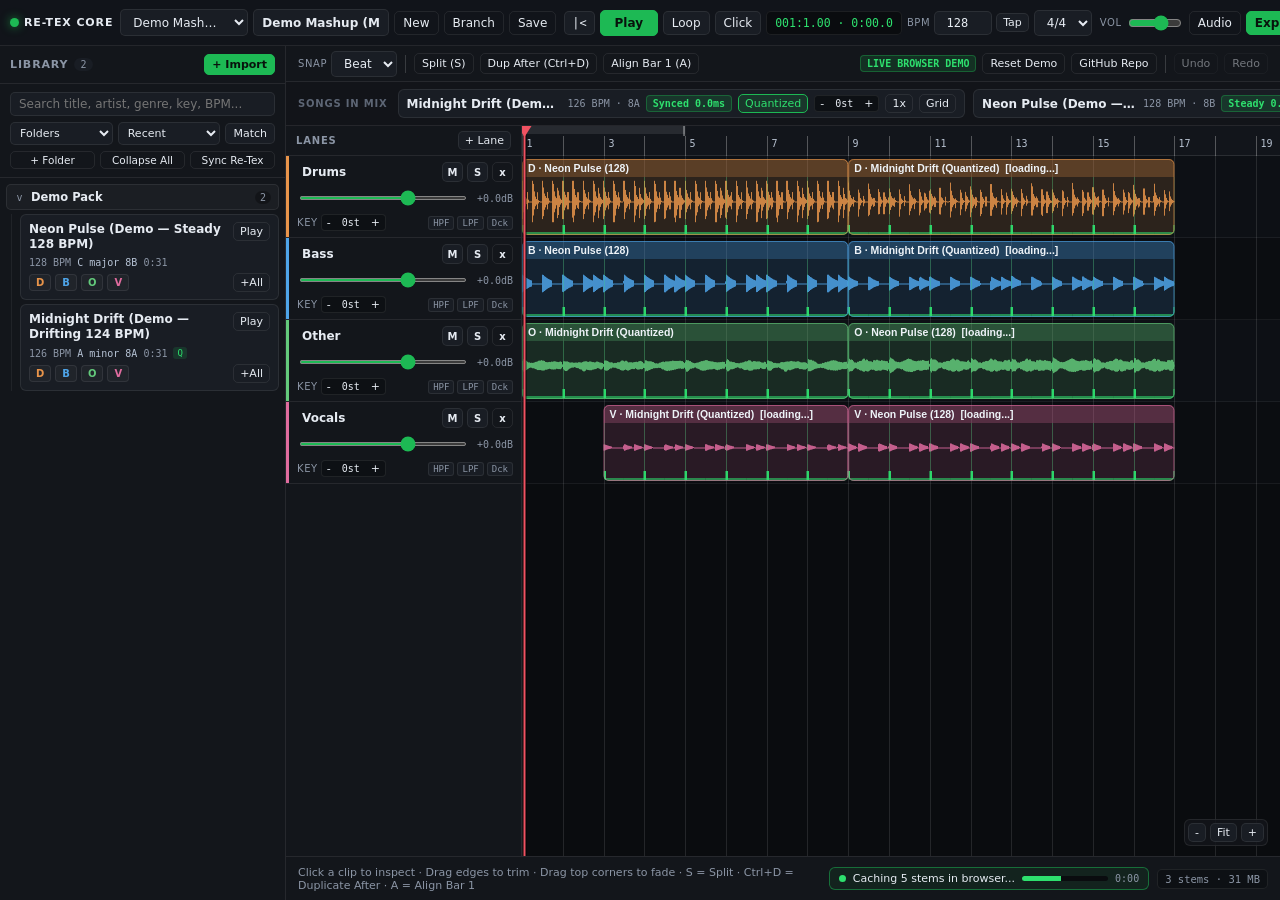
==== docs/index.html @ 03e10621 "Add static GitHub Pages live browser demo (docs/) with faux backend & client-side WAV export" ====
<!doctype html>
<html lang="en">
<head>
  <meta charset="utf-8" />
  <meta name="viewport" content="width=device-width, initial-scale=1" />
  <title>Re-Tex Core — Live Browser Demo</title>
  <link rel="icon" href="./img/retex.ico" />
  <link rel="stylesheet" href="./app.css" />
</head>
<body>
  <div id="app">
    <!-- Top Transport & Project Bar -->
    <header id="topbar">
      <div class="tb-group tb-brand">
        <span class="brand-dot"></span>
        <span class="brand-name">RE-TEX CORE</span>
        <select id="projectSelect" title="Open project"></select>
        <input id="projectName" type="text" value="Untitled Mashup" spellcheck="false" title="Project name" />
        <button id="btnNewProj" class="btn-ghost" title="New empty project">New</button>
        <button id="btnBranchProj" class="btn-ghost" title="Branch current project">Branch</button>
        <button id="btnSaveProj" class="btn-ghost" title="Save project (Ctrl+S)">Save</button>
      </div>

      <div class="tb-group tb-transport">
        <button id="btnRewind" class="btn-icon" title="Jump to start (Home)">|&lt;</button>
        <button id="btnPlay" class="btn-play" title="Play / Stop (Space)">Play</button>
        <button id="btnLoop" class="btn-toggle" title="Toggle loop (L)">Loop</button>
        <button id="btnClick" class="btn-toggle" title="Metronome click (K)">Click</button>
        <div id="posReadout" class="readout" title="Bar : Beat | Time">001:1.00 &middot; 0:00.0</div>
        <div class="bpm-box">
          <span class="lbl">BPM</span>
          <input id="bpmInput" type="number" min="40" max="260" step="0.1" value="128" />
          <button id="btnTapBpm" class="btn-mini" title="Tap project BPM">Tap</button>
        </div>
        <select id="bpbSelect" title="Beats per bar">
          <option value="4" selected>4/4</option>
          <option value="3">3/4</option>
          <option value="6">6/8</option>
          <option value="5">5/4</option>
          <option value="7">7/8</option>
        </select>
      </div>

      <div class="tb-group tb-tools">
        <div class="vol-box" title="Master monitoring volume">
          <span class="lbl">Vol</span>
          <input id="volSlider" type="range" min="0" max="1.5" step="0.02" value="1" />
        </div>
        <button id="btnAudioOut" class="btn-ghost" title="Audio output device">Audio</button>
        <button id="btnExport" class="btn-accent" title="Export mastered WAV or MP3">Export</button>
      </div>
    </header>

    <!-- Main Body -->
    <div id="workspace">
      <!-- Left Library Sidebar -->
      <aside id="sidebar">
        <div class="sb-head">
          <span class="sb-title">LIBRARY</span>
          <span id="libCount" class="sb-count">0</span>
          <button id="btnImportSong" class="btn-accent btn-sm" title="Import new audio file into shared library">+ Import</button>
          <input id="importFileInput" type="file" accept="audio/*,.wav,.flac,.mp3,.m4a,.ogg,.opus" hidden />
        </div>
        <div class="sb-controls">
          <input id="libSearch" type="search" placeholder="Search title, artist, genre, key, BPM..." />
          <div class="sb-row">
            <select id="libGroup" title="Organize library by">
              <option value="folders" selected>Folders</option>
              <option value="artist">Artists</option>
              <option value="genre">Genres</option>
              <option value="key">Key</option>
              <option value="tempo">Tempo</option>
              <option value="flat">All (Flat)</option>
            </select>
            <select id="libSort" title="Sort songs">
              <option value="recent">Recent</option>
              <option value="title">Title</option>
              <option value="bpm">BPM</option>
              <option value="key">Key</option>
            </select>
            <button id="btnCompatFilter" class="btn-toggle btn-sm" title="Filter to songs harmonically & tempo compatible with mix">Match</button>
          </div>
          <div id="libFolderBar" class="sb-row sb-fbar">
            <button id="btnNewFolder" class="btn-mini btn-ghost" title="Create a new library folder">+ Folder</button>
            <button id="btnToggleAllFolders" class="btn-mini btn-ghost" title="Expand or collapse all folders">Expand All</button>
            <button id="btnSyncFolders" class="btn-mini btn-ghost" title="Sync folders read-only from Re-Tex (full)">Sync Re-Tex</button>
          </div>
        </div>
        <div id="libList" class="sb-list"></div>
      </aside>

      <!-- Right Arrangement Area -->
      <main id="arrangement">
        <!-- Arrangement Edit Toolbar -->
        <section id="editBar">
          <div class="eb-group">
            <div class="snap-box">
              <span class="lbl">Snap</span>
              <select id="snapSelect" title="Grid snap resolution (hold Alt to bypass)">
                <option value="4">Bar</option>
                <option value="1" selected>Beat</option>
                <option value="0.5">1/2</option>
                <option value="0.25">1/4</option>
                <option value="0.125">1/8</option>
                <option value="0">Off</option>
              </select>
            </div>
            <span class="eb-sep"></span>
            <button id="btnSplit" class="btn-ghost btn-sm" title="Split selected clip(s) at playhead (S)">Split (S)</button>
            <button id="btnDupAfter" class="btn-ghost btn-sm" title="Duplicate selected clip(s) right after selection (Ctrl+D)">Dup After (Ctrl+D)</button>
            <button id="btnAlignBar" class="btn-ghost btn-sm" title="Align clip downbeat to nearest bar 1 (A)">Align Bar 1 (A)</button>
          </div>
          <div class="eb-group">
            <span class="hit-badge ok" style="font-size:10px;cursor:default" title="Runs 100% in your browser via Web Audio — no server needed">LIVE BROWSER DEMO</span>
            <button id="btnResetDemo" class="btn-ghost btn-sm" title="Reset demo project & folders to defaults">Reset Demo</button>
            <a href="https://github.com/Texmexdex/re-tex-core" target="_blank" rel="noopener" class="btn-ghost btn-sm" style="text-decoration:none;color:var(--text);border:1px solid var(--border);border-radius:5px">GitHub Repo</a>
            <span class="eb-sep"></span>
            <button id="btnUndo" class="btn-ghost btn-sm" title="Undo (Ctrl+Z)">Undo</button>
            <button id="btnRedo" class="btn-ghost btn-sm" title="Redo (Ctrl+Y)">Redo</button>
          </div>
        </section>

        <!-- Songs in Current Mix Strip (Quantize / Hit Audit / Song Key / Mult) -->
        <section id="songsBar">
          <div class="songs-bar-label">SONGS IN MIX</div>
          <div id="songsStrip" class="songs-strip">
            <div class="songs-empty">Drag stems or click +All in the library to start building a mashup.</div>
          </div>
        </section>

        <!-- Timeline Split: Track Headers + Canvas -->
        <section id="timelineWrap">
          <div id="trackHeaders">
            <div class="th-ruler-corner">
              <span>LANES</span>
              <button id="btnAddLane" class="btn-mini" title="Add track lane">+ Lane</button>
            </div>
            <div id="trackHeaderList"></div>
          </div>
          <div id="timelineViewport">
            <canvas id="timelineCanvas"></canvas>
            <div id="zoomControls">
              <button id="btnZoomOut" class="btn-mini" title="Zoom out (-)">-</button>
              <button id="btnZoomFit" class="btn-mini" title="Fit arrangement">Fit</button>
              <button id="btnZoomIn" class="btn-mini" title="Zoom in (+)">+</button>
            </div>
          </div>
        </section>

        <!-- Bottom Clip Inspector & Status Bar -->
        <footer id="inspector">
          <div id="clipInspector" class="insp-left">
            <span class="insp-muted">Click a clip to inspect &middot; Drag edges to trim &middot; Drag top corners to fade &middot; S = Split &middot; Ctrl+D = Duplicate After &middot; A = Align Bar 1</span>
          </div>
          <div id="statusArea" class="insp-right">
            <button id="taskPill" class="task-pill" title="Click to inspect active tasks, progress & browser audio cache">
              <span id="taskDot" class="task-dot"></span>
              <span id="taskLabel">Ready</span>
              <div id="taskBar" class="job-bar hidden"><div id="taskFill"></div></div>
              <span id="taskTimer" class="task-timer hidden"></span>
            </button>
            <span id="cacheTag" class="cache-tag" title="Browser audio RAM cache (auto-freed when lanes/clips are removed)">0 MB</span>
          </div>
        </footer>
      </main>
    </div>
  </div>

  <!-- Activity & Progress Tracker Drawer -->
  <div id="taskDrawer" class="task-drawer hidden">
    <div class="td-head">
      <span>PROCESSING &amp; AUDIO CACHE</span>
      <div class="td-head-btns">
        <button id="btnCancelWarps" class="btn-mini btn-ghost hidden" title="Cancel queued background R3 warps">Cancel Warps</button>
        <button id="btnPruneCache" class="btn-mini btn-ghost" title="Drop any unused buffers from browser RAM">Free Unused</button>
        <button id="btnCloseDrawer" class="btn-mini btn-ghost">x</button>
      </div>
    </div>
    <div id="tdBody" class="td-body"></div>
  </div>

  <!-- Context Menu -->
  <div id="ctxMenu" class="ctx-menu hidden"></div>

  <!-- Beat Grid & Transient Audit Modal -->
  <div id="gridModal" class="modal hidden">
    <div class="modal-card modal-wide">
      <div class="modal-head">
        <div>
          <h3 id="gmTitle">Beat Grid &amp; Hit Audit</h3>
          <div id="gmSubtitle" class="modal-sub"></div>
        </div>
        <button id="gmClose" class="btn-ghost">Close</button>
      </div>
      <div id="gmAuditBanner" class="audit-banner"></div>
      <div class="gm-canvas-wrap">
        <canvas id="gmCanvas"></canvas>
      </div>
      <div class="gm-controls">
        <div class="gm-group">
          <button id="gmPlayRaw" class="btn-ghost">Play Raw + Click</button>
          <button id="gmPlayQuant" class="btn-ghost">Play Quantized + Click</button>
          <button id="gmStopAud" class="btn-ghost">Stop</button>
        </div>
        <div class="gm-group">
          <button id="gmAutoFix" class="btn-ghost" title="Re-detect beats against full-band kick+snare transients">Auto-Fix Hits</button>
          <button id="gmQuantize" class="btn-accent" title="Warp all 4 stems onto steady grid with R3 + click-pilot and verify">Quantize Stems</button>
        </div>
      </div>
      <div class="gm-controls gm-adjust">
        <div class="gm-group">
          <span class="lbl">Bar 1 Phase</span>
          <button id="gmShiftBack" class="btn-mini">&lt; -1 Beat</button>
          <button id="gmShiftFwd" class="btn-mini">+1 Beat &gt;</button>
        </div>
        <div class="gm-group">
          <span class="lbl">Nudge Phase</span>
          <button id="gmNudgeM10" class="btn-mini">-10 ms</button>
          <button id="gmNudgeM2" class="btn-mini">-2 ms</button>
          <button id="gmNudgeP2" class="btn-mini">+2 ms</button>
          <button id="gmNudgeP10" class="btn-mini">+10 ms</button>
        </div>
        <div class="gm-group">
          <span class="lbl">Tempo Count</span>
          <button id="gmHalf" class="btn-mini">0.5x</button>
          <button id="gmDouble" class="btn-mini">2x</button>
        </div>
      </div>
      <div class="gm-table-wrap">
        <table class="gm-table">
          <thead>
            <tr><th>Window</th><th>Local BPM</th><th>Active</th><th>Offset vs Drum Hits</th><th>Clarity</th></tr>
          </thead>
          <tbody id="gmSectionsBody"></tbody>
        </table>
      </div>
    </div>
  </div>

  <!-- Export Modal -->
  <div id="exportModal" class="modal hidden">
    <div class="modal-card modal-sm">
      <div class="modal-head">
        <h3>Export Mix</h3>
        <button id="expClose" class="btn-ghost">Close</button>
      </div>
      <div class="modal-body">
        <label class="field">
          <span>Format</span>
          <select id="expFormat">
            <option value="wav" selected>WAV (16-bit Browser Bounce)</option>
          </select>
        </label>
        <label class="field field-row">
          <input id="expNorm" type="checkbox" checked />
          <span>Normalize to -12 LUFS (brickwall -1 dBFS)</span>
        </label>
        <div id="expResult" class="exp-result hidden"></div>
      </div>
      <div class="modal-foot">
        <button id="expReveal" class="btn-ghost">Open Exports Folder</button>
        <button id="expRun" class="btn-accent">Bounce &amp; Export</button>
      </div>
    </div>
  </div>

  <!-- Audio Device Modal -->
  <div id="audioModal" class="modal hidden">
    <div class="modal-card modal-sm">
      <div class="modal-head">
        <h3>Audio Output</h3>
        <button id="audClose" class="btn-ghost">Close</button>
      </div>
      <div class="modal-body">
        <label class="field">
          <span>Output Device</span>
          <select id="audDeviceSelect"></select>
        </label>
      </div>
      <div class="modal-foot">
        <button id="audApply" class="btn-accent">Apply</button>
      </div>
    </div>
  </div>

  <!-- Toast stack -->
  <div id="toasts"></div>

  <script src="./js/demo-backend.js"></script>
  <script type="module" src="./js/main.js"></script>
</body>
</html>
---- docs/app.css ----
:root {
  --bg: #0c0e11;
  --panel: #13161b;
  --panel2: #191d24;
  --panel3: #20252f;
  --border: rgba(255, 255, 255, 0.08);
  --border-hi: rgba(255, 255, 255, 0.16);
  --text: #e6ebf2;
  --muted: #8b95a5;
  --dim: #5d6675;
  --green: #1db954;
  --green-hi: #2ee06e;
  --green-bg: rgba(29, 185, 84, 0.16);
  --amber: #f0b24b;
  --amber-bg: rgba(240, 178, 75, 0.15);
  --red: #f05262;
  --red-bg: rgba(240, 82, 98, 0.16);
  --blue: #5ca8f5;
  --drums: #e8944a;
  --bass: #4ea4e8;
  --other: #63c97b;
  --vocals: #e06c9f;
  --font: "Segoe UI", -apple-system, BlinkMacSystemFont, system-ui, sans-serif;
  --mono: "Cascadia Code", "Consolas", monospace;
}

* { box-sizing: border-box; }
html, body {
  margin: 0; padding: 0; width: 100%; height: 100%; overflow: hidden;
  background: var(--bg); color: var(--text); font-family: var(--font); font-size: 12px;
  user-select: none; -webkit-font-smoothing: antialiased;
}

#app { display: flex; flex-direction: column; width: 100%; height: 100%; }

/* Topbar */
#topbar {
  height: 46px; flex: 0 0 46px;
  display: flex; align-items: center; justify-content: space-between; gap: 8px;
  padding: 0 10px;
  background: rgba(19, 22, 27, 0.94);
  backdrop-filter: blur(12px);
  border-bottom: 1px solid var(--border);
  overflow-x: auto; overflow-y: hidden;
}
.tb-group { display: flex; align-items: center; gap: 5px; flex-shrink: 0; }
.brand-dot {
  width: 9px; height: 9px; border-radius: 50%; background: var(--green);
  box-shadow: 0 0 10px rgba(29, 185, 84, 0.7); flex-shrink: 0;
}
.brand-name { font-weight: 700; letter-spacing: 0.08em; font-size: 11px; color: var(--text); margin-right: 2px; white-space: nowrap; }

#projectSelect { width: 128px; height: 27px; white-space: nowrap; overflow: hidden; text-overflow: ellipsis; }
#projectName { width: 136px; height: 27px; font-weight: 600; }

input, select, button {
  font-family: inherit; font-size: 12px; color: var(--text);
  background: var(--panel2); border: 1px solid var(--border); border-radius: 5px;
  padding: 4px 8px; outline: none;
}
select { white-space: nowrap; overflow: hidden; text-overflow: ellipsis; }
input:focus, select:focus { border-color: var(--green); }
button { cursor: pointer; transition: background 0.12s, border-color 0.12s, color 0.12s; white-space: nowrap; }
button:hover { background: var(--panel3); border-color: var(--border-hi); }

.btn-ghost { background: transparent; border-color: var(--border); color: var(--text); }
.btn-ghost:hover { background: var(--panel2); }
.btn-accent { background: var(--green); border-color: var(--green); color: #08120c; font-weight: 600; }
.btn-accent:hover { background: var(--green-hi); border-color: var(--green-hi); }
.btn-play {
  background: var(--green); border-color: var(--green); color: #08120c;
  font-weight: 700; min-width: 58px; padding: 5px 12px;
}
.btn-play.playing { background: var(--red); border-color: var(--red); color: #fff; }
.btn-toggle.on { background: var(--green-bg); border-color: var(--green); color: var(--green-hi); }
.btn-mini { padding: 2px 6px; font-size: 11px; }
.btn-sm { padding: 3px 7px; font-size: 11px; }
.btn-icon { padding: 4px 7px; font-family: var(--mono); }

.readout {
  font-family: var(--mono); font-size: 11.5px; font-variant-numeric: tabular-nums;
  background: #0a0c0f; border: 1px solid var(--border); border-radius: 5px;
  padding: 4px 8px; color: var(--green-hi); min-width: 132px; text-align: center;
  white-space: nowrap; flex-shrink: 0;
}
.bpm-box, .snap-box, .vol-box { display: flex; align-items: center; gap: 4px; flex-shrink: 0; }
.lbl { font-size: 10px; text-transform: uppercase; letter-spacing: 0.06em; color: var(--muted); white-space: nowrap; }
#bpmInput { width: 58px; font-family: var(--mono); text-align: right; font-variant-numeric: tabular-nums; }
#volSlider { width: 54px; padding: 0; accent-color: var(--green); }

/* Arrangement Edit Toolbar */
#editBar {
  height: 36px; flex: 0 0 36px;
  display: flex; align-items: center; justify-content: space-between; gap: 10px;
  padding: 0 12px; background: var(--panel); border-bottom: 1px solid var(--border);
}
.eb-group { display: flex; align-items: center; gap: 6px; }
.eb-sep { width: 1px; height: 18px; background: var(--border-hi); margin: 0 2px; }

/* Workspace */
#workspace { flex: 1 1 auto; display: flex; min-height: 0; }

/* Sidebar */
#sidebar {
  width: 286px; flex: 0 0 286px;
  display: flex; flex-direction: column; min-height: 0;
  background: var(--panel); border-right: 1px solid var(--border);
}
.sb-head {
  display: flex; align-items: center; gap: 6px;
  padding: 8px 10px; border-bottom: 1px solid var(--border);
}
.sb-title { font-size: 11px; font-weight: 700; letter-spacing: 0.08em; color: var(--muted); }
.sb-count {
  font-family: var(--mono); font-size: 10px; color: var(--muted);
  background: var(--panel2); padding: 1px 6px; border-radius: 9px; margin-right: auto;
}
.sb-controls { padding: 8px 10px; display: flex; flex-direction: column; gap: 6px; border-bottom: 1px solid var(--border); }
.sb-controls input[type="search"] { width: 100%; }
.sb-row { display: flex; gap: 5px; align-items: center; }
.sb-row select { flex: 1; min-width: 0; padding: 3px 5px; font-size: 11px; }
.sb-fbar { justify-content: space-between; }
.sb-fbar button { flex: 1; font-size: 10.5px; padding: 2px 4px; }
.sb-list { flex: 1 1 auto; overflow-y: auto; padding: 6px; display: flex; flex-direction: column; gap: 5px; }
.sb-list.drop-hot { outline: 2px dashed var(--green); outline-offset: -4px; background: rgba(29, 185, 84, 0.06); }

/* Library folders & group headers */
.lib-group { display: flex; flex-direction: column; gap: 4px; }
.lg-head {
  display: flex; align-items: center; gap: 6px;
  padding: 5px 7px; border-radius: 5px;
  background: rgba(255, 255, 255, 0.035); border: 1px solid var(--border);
  cursor: pointer; transition: background 0.1s, border-color 0.1s;
}
.lg-head:hover { background: var(--panel2); border-color: var(--border-hi); }
.lg-head.drop-hot { background: var(--green-bg); border-color: var(--green); }
.lg-chev { font-family: var(--mono); font-size: 10px; color: var(--muted); width: 11px; text-align: center; flex-shrink: 0; }
.lg-name { font-weight: 600; font-size: 11.5px; color: var(--text); flex: 1; min-width: 0; overflow: hidden; text-overflow: ellipsis; white-space: nowrap; }
.lg-count { font-family: var(--mono); font-size: 10px; color: var(--muted); background: rgba(0,0,0,0.3); padding: 1px 5px; border-radius: 8px; flex-shrink: 0; }
.lg-actions { display: none; gap: 3px; flex-shrink: 0; }
.lg-head:hover .lg-actions { display: flex; }
.lg-act { padding: 1px 4px; font-size: 10px; border-radius: 3px; background: var(--panel2); color: var(--muted); border: 1px solid var(--border); }
.lg-act:hover { color: var(--text); border-color: var(--border-hi); }
.lg-act.del:hover { color: var(--red); border-color: var(--red); }
.lg-body { display: flex; flex-direction: column; gap: 4px; padding-left: 8px; border-left: 1px solid rgba(255,255,255,0.06); margin-left: 5px; }

.song-card {
  background: var(--panel2); border: 1px solid var(--border); border-radius: 6px;
  padding: 7px 8px; display: flex; flex-direction: column; gap: 5px;
  transition: border-color 0.12s, background 0.12s;
}
.song-card:hover { border-color: var(--border-hi); background: var(--panel3); }
.sc-top { display: flex; align-items: flex-start; justify-content: space-between; gap: 6px; }
.sc-title { font-weight: 600; font-size: 12px; color: var(--text); line-height: 1.25; overflow: hidden; text-overflow: ellipsis; display: -webkit-box; -webkit-line-clamp: 2; -webkit-box-orient: vertical; }
.sc-meta { display: flex; align-items: center; gap: 6px; flex-wrap: wrap; font-family: var(--mono); font-size: 10px; color: var(--muted); }
.sc-key { color: #b7c4d6; }
.sc-badge { font-size: 9px; padding: 1px 4px; border-radius: 3px; text-transform: uppercase; letter-spacing: 0.04em; background: rgba(255,255,255,0.06); color: var(--muted); }
.sc-badge.blend { color: var(--green-hi); background: var(--green-bg); }
.sc-badge.quant { color: var(--green-hi); background: var(--green-bg); }
.sc-actions { display: flex; align-items: center; gap: 4px; }
.stem-chip {
  font-size: 10px; font-weight: 700; padding: 2px 6px; border-radius: 4px;
  border: 1px solid var(--border); background: rgba(255,255,255,0.03); cursor: grab;
}
.stem-chip[data-stem="drums"] { color: var(--drums); }
.stem-chip[data-stem="bass"] { color: var(--bass); }
.stem-chip[data-stem="other"] { color: var(--other); }
.stem-chip[data-stem="vocals"] { color: var(--vocals); }
.stem-chip:hover { border-color: currentColor; background: rgba(255,255,255,0.08); }
.sc-spacer { flex: 1; }

/* Arrangement Right Column */
#arrangement { flex: 1 1 auto; display: flex; flex-direction: column; min-width: 0; min-height: 0; }

/* Songs in Mix Strip */
#songsBar {
  display: flex; align-items: center; gap: 10px;
  padding: 6px 12px; min-height: 44px;
  background: rgba(19, 22, 27, 0.85); border-bottom: 1px solid var(--border);
  overflow-x: auto;
}
.songs-bar-label { font-size: 10px; font-weight: 700; letter-spacing: 0.08em; color: var(--dim); white-space: nowrap; }
.songs-strip { display: flex; align-items: center; gap: 8px; flex: 1; min-width: 0; }
.songs-empty { color: var(--dim); font-size: 11px; }

.mix-song-pill {
  display: flex; align-items: center; gap: 6px;
  background: var(--panel2); border: 1px solid var(--border); border-radius: 6px;
  padding: 4px 8px; flex-shrink: 0;
}
.msp-title { font-weight: 600; max-width: 155px; overflow: hidden; text-overflow: ellipsis; white-space: nowrap; }
.msp-info { font-family: var(--mono); font-size: 10px; color: var(--muted); }
.hit-badge {
  font-family: var(--mono); font-size: 10px; font-weight: 600;
  padding: 2px 6px; border-radius: 4px; border: 1px solid transparent; cursor: pointer;
}
.hit-badge.ok { background: var(--green-bg); color: var(--green-hi); border-color: rgba(29, 185, 84, 0.35); }
.hit-badge.warn { background: var(--amber-bg); color: var(--amber); border-color: rgba(240, 178, 75, 0.4); }
.hit-badge.bad { background: var(--red-bg); color: var(--red); border-color: rgba(240, 82, 98, 0.45); }

.stepper { display: inline-flex; align-items: center; background: #0d1014; border: 1px solid var(--border); border-radius: 4px; }
.stepper button { border: none; background: transparent; padding: 1px 5px; font-size: 11px; border-radius: 0; }
.stepper button:hover { background: var(--panel3); }
.stepper span { font-family: var(--mono); font-size: 10px; padding: 0 4px; min-width: 30px; text-align: center; }

/* Timeline Split */
#timelineWrap { flex: 1 1 auto; display: flex; min-height: 0; position: relative; }
#trackHeaders {
  width: 236px; flex: 0 0 236px; display: flex; flex-direction: column;
  background: var(--panel); border-right: 1px solid var(--border); min-height: 0;
}
.th-ruler-corner {
  height: 30px; flex: 0 0 30px; display: flex; align-items: center; justify-content: space-between;
  padding: 0 10px; border-bottom: 1px solid var(--border);
  font-size: 10px; font-weight: 700; letter-spacing: 0.08em; color: var(--muted);
}
#trackHeaderList { flex: 1 1 auto; overflow-y: hidden; position: relative; }

.track-hdr {
  height: 82px; border-bottom: 1px solid var(--border);
  padding: 6px 8px 6px 11px; position: relative;
  display: flex; flex-direction: column; justify-content: space-between;
  background: var(--panel);
}
.track-hdr::before {
  content: ""; position: absolute; left: 0; top: 0; bottom: 0; width: 3px;
  background: var(--lane-color, var(--muted));
}
.th-top { display: flex; align-items: center; gap: 4px; }
.th-name {
  flex: 1; min-width: 0; background: transparent; border-color: transparent;
  padding: 1px 4px; font-weight: 600; font-size: 12px;
}
.th-name:hover, .th-name:focus { background: var(--panel2); border-color: var(--border); }
.th-btn {
  width: 21px; height: 20px; padding: 0; font-size: 10px; font-weight: 700;
  display: inline-flex; align-items: center; justify-content: center;
}
.th-btn.mute.on { background: var(--red-bg); border-color: var(--red); color: var(--red); }
.th-btn.solo.on { background: var(--amber-bg); border-color: var(--amber); color: var(--amber); }

.th-mid { display: flex; align-items: center; gap: 6px; }
.th-gain { flex: 1; accent-color: var(--green); height: 4px; padding: 0; }
.th-db { font-family: var(--mono); font-size: 10px; color: var(--muted); width: 38px; text-align: right; }

.th-bot { display: flex; align-items: center; justify-content: space-between; gap: 4px; }
.th-pitch-wrap { display: flex; align-items: center; gap: 3px; }
.th-fx-mini { display: flex; align-items: center; gap: 3px; }
.th-fx-pill {
  font-family: var(--mono); font-size: 9px; padding: 1px 4px; border-radius: 3px;
  background: var(--panel2); border: 1px solid var(--border); color: var(--muted); cursor: pointer;
}
.th-fx-pill.on { border-color: var(--green); color: var(--green-hi); background: var(--green-bg); }

/* Canvas Viewport */
#timelineViewport { flex: 1 1 auto; position: relative; overflow: hidden; background: #0a0c0f; min-width: 0; }
#timelineCanvas { display: block; width: 100%; height: 100%; }
#zoomControls {
  position: absolute; right: 12px; bottom: 10px; display: flex; gap: 4px;
  background: rgba(19, 22, 27, 0.85); border: 1px solid var(--border); border-radius: 6px; padding: 3px;
}

/* Bottom Inspector */
#inspector {
  height: 44px; flex: 0 0 44px;
  display: flex; align-items: center; justify-content: space-between; gap: 12px;
  padding: 0 12px; background: var(--panel); border-top: 1px solid var(--border);
}
.insp-left { display: flex; align-items: center; gap: 10px; min-width: 0; overflow-x: auto; }
.insp-right { display: flex; align-items: center; gap: 8px; flex-shrink: 0; }
.insp-muted { color: var(--muted); font-size: 11px; }
.insp-chip { font-family: var(--mono); font-size: 11px; color: var(--text); background: var(--panel2); padding: 2px 7px; border-radius: 4px; border: 1px solid var(--border); }
.insp-field { display: inline-flex; align-items: center; gap: 4px; }
.insp-field input[type="number"] { width: 56px; font-family: var(--mono); padding: 2px 5px; font-size: 11px; }
.status-tag { font-family: var(--mono); font-size: 11px; color: var(--green-hi); }
.status-tag.busy { color: var(--amber); }

/* Progress Tracker Pill & Activity Drawer */
.task-pill {
  display: inline-flex; align-items: center; gap: 7px;
  background: var(--panel2); border: 1px solid var(--border); border-radius: 6px;
  padding: 4px 9px; font-size: 11px; color: var(--text); cursor: pointer;
}
.task-pill.busy { border-color: rgba(29, 185, 84, 0.5); background: rgba(29, 185, 84, 0.08); }
.task-dot {
  width: 7px; height: 7px; border-radius: 50%; background: var(--green); flex-shrink: 0;
}
.task-pill.busy .task-dot {
  background: var(--green-hi);
  animation: pulseDot 1.1s ease-in-out infinite;
}
@keyframes pulseDot {
  0%, 100% { opacity: 1; transform: scale(1); }
  50% { opacity: 0.35; transform: scale(0.75); }
}
.task-timer { font-family: var(--mono); font-size: 10px; color: var(--muted); font-variant-numeric: tabular-nums; }
.cache-tag {
  font-family: var(--mono); font-size: 10.5px; color: var(--muted);
  background: #0d1014; border: 1px solid var(--border); border-radius: 5px;
  padding: 3px 7px; white-space: nowrap;
}
.job-bar { width: 86px; height: 5px; background: #0a0c0f; border-radius: 3px; overflow: hidden; }
#taskFill {
  height: 100%; width: 0%; background: var(--green-hi); transition: width 0.2s;
}
#taskFill.indet {
  width: 45% !important;
  animation: indetSlide 1.2s ease-in-out infinite;
}
@keyframes indetSlide {
  0% { transform: translateX(-100%); }
  100% { transform: translateX(240%); }
}

.task-drawer {
  position: fixed; right: 12px; bottom: 52px; z-index: 250;
  width: min(410px, 92vw); max-height: 360px;
  background: rgba(19, 22, 27, 0.98); backdrop-filter: blur(14px);
  border: 1px solid var(--border-hi); border-radius: 8px;
  box-shadow: 0 16px 42px rgba(0, 0, 0, 0.65);
  display: flex; flex-direction: column; overflow: hidden;
}
.td-head {
  display: flex; align-items: center; justify-content: space-between; gap: 8px;
  padding: 8px 11px; border-bottom: 1px solid var(--border);
  font-size: 10px; font-weight: 700; letter-spacing: 0.08em; color: var(--muted);
}
.td-head-btns { display: flex; gap: 4px; }
.td-body { padding: 8px 11px; overflow-y: auto; display: flex; flex-direction: column; gap: 8px; }
.td-sec-title { font-size: 10px; text-transform: uppercase; letter-spacing: 0.06em; color: var(--dim); margin-bottom: 3px; }
.td-row {
  display: flex; flex-direction: column; gap: 4px;
  background: var(--panel2); border: 1px solid var(--border); border-radius: 5px; padding: 6px 8px;
}
.td-row-top { display: flex; align-items: center; justify-content: space-between; gap: 6px; font-size: 11px; }
.td-row-sub { font-family: var(--mono); font-size: 10px; color: var(--muted); display: flex; justify-content: space-between; }
.td-pbar { width: 100%; height: 4px; background: #0a0c0f; border-radius: 2px; overflow: hidden; }
.td-pfill { height: 100%; background: var(--green); transition: width 0.2s; }

/* Context Menu */
.ctx-menu {
  position: fixed; z-index: 200; min-width: 185px;
  background: rgba(22, 26, 33, 0.98); backdrop-filter: blur(12px);
  border: 1px solid var(--border-hi); border-radius: 7px; padding: 4px;
  box-shadow: 0 12px 32px rgba(0, 0, 0, 0.55);
}
.ctx-item {
  display: flex; align-items: center; justify-content: space-between;
  padding: 6px 10px; border-radius: 4px; cursor: pointer; font-size: 12px;
}
.ctx-item:hover { background: var(--green-bg); color: var(--green-hi); }
.ctx-item.danger:hover { background: var(--red-bg); color: var(--red); }
.ctx-sep { height: 1px; background: var(--border); margin: 4px 0; }
.ctx-kbd { font-family: var(--mono); font-size: 10px; color: var(--dim); }

/* Modals */
.modal {
  position: fixed; inset: 0; z-index: 300;
  display: flex; align-items: center; justify-content: center;
  background: rgba(5, 7, 10, 0.72); backdrop-filter: blur(6px);
}
.modal-card {
  background: var(--panel); border: 1px solid var(--border-hi); border-radius: 10px;
  box-shadow: 0 24px 60px rgba(0, 0, 0, 0.65); overflow: hidden;
  display: flex; flex-direction: column; max-height: 88vh;
}
.modal-wide { width: min(920px, 94vw); }
.modal-sm { width: min(420px, 92vw); }
.modal-head {
  display: flex; align-items: center; justify-content: space-between;
  padding: 12px 16px; border-bottom: 1px solid var(--border);
}
.modal-head h3 { margin: 0; font-size: 14px; font-weight: 700; }
.modal-sub { font-family: var(--mono); font-size: 11px; color: var(--muted); margin-top: 2px; }
.modal-body { padding: 14px 16px; display: flex; flex-direction: column; gap: 12px; }
.modal-foot { padding: 10px 16px; border-top: 1px solid var(--border); display: flex; justify-content: flex-end; gap: 8px; }

.field { display: flex; flex-direction: column; gap: 5px; font-size: 12px; color: var(--muted); }
.field-row { flex-direction: row; align-items: center; gap: 8px; color: var(--text); }
.exp-result { padding: 8px 10px; border-radius: 6px; background: var(--green-bg); border: 1px solid rgba(29, 185, 84, 0.4); color: var(--green-hi); font-family: var(--mono); font-size: 11px; }

/* Grid Modal specifics */
.audit-banner {
  margin: 10px 16px 0; padding: 9px 12px; border-radius: 6px;
  font-size: 12px; line-height: 1.4; border: 1px solid var(--border); background: var(--panel2);
}
.audit-banner.ok { background: var(--green-bg); border-color: rgba(29, 185, 84, 0.4); color: #bff2d0; }
.audit-banner.warn { background: var(--amber-bg); border-color: rgba(240, 178, 75, 0.45); color: #fce3b4; }
.audit-banner.bad { background: var(--red-bg); border-color: rgba(240, 82, 98, 0.45); color: #ffd0d5; }

.gm-canvas-wrap { margin: 10px 16px; height: 150px; background: #090b0e; border: 1px solid var(--border); border-radius: 6px; overflow: hidden; }
#gmCanvas { width: 100%; height: 100%; display: block; }
.gm-controls { display: flex; align-items: center; justify-content: space-between; flex-wrap: wrap; gap: 8px; padding: 0 16px 10px; }
.gm-group { display: flex; align-items: center; gap: 6px; }
.gm-adjust { border-top: 1px solid var(--border); padding-top: 10px; }
.gm-table-wrap { flex: 1 1 auto; overflow-y: auto; border-top: 1px solid var(--border); max-height: 220px; }
.gm-table { width: 100%; border-collapse: collapse; font-family: var(--mono); font-size: 11px; }
.gm-table th { position: sticky; top: 0; background: var(--panel2); text-align: left; padding: 6px 12px; color: var(--muted); border-bottom: 1px solid var(--border); }
.gm-table td { padding: 4px 12px; border-bottom: 1px solid rgba(255,255,255,0.04); }
.gm-off-ok { color: var(--green-hi); }
.gm-off-warn { color: var(--amber); }
.gm-off-bad { color: var(--red); font-weight: 700; }

/* Toasts */
#toasts { position: fixed; right: 14px; bottom: 54px; z-index: 400; display: flex; flex-direction: column; gap: 6px; pointer-events: none; }
.toast {
  background: rgba(24, 28, 36, 0.96); border: 1px solid var(--border-hi); color: var(--text);
  padding: 8px 12px; border-radius: 6px; font-size: 12px; box-shadow: 0 8px 24px rgba(0,0,0,0.45);
}
.toast.err { border-color: var(--red); color: #ffd4d8; }
.toast.ok { border-color: var(--green); color: #c7f7d7; }

.hidden { display: none !important; }

/* Subtle scrollbars */
::-webkit-scrollbar { width: 7px; height: 7px; }
::-webkit-scrollbar-track { background: transparent; }
::-webkit-scrollbar-thumb { background: rgba(255,255,255,0.14); border-radius: 4px; }
::-webkit-scrollbar-thumb:hover { background: rgba(255,255,255,0.24); }
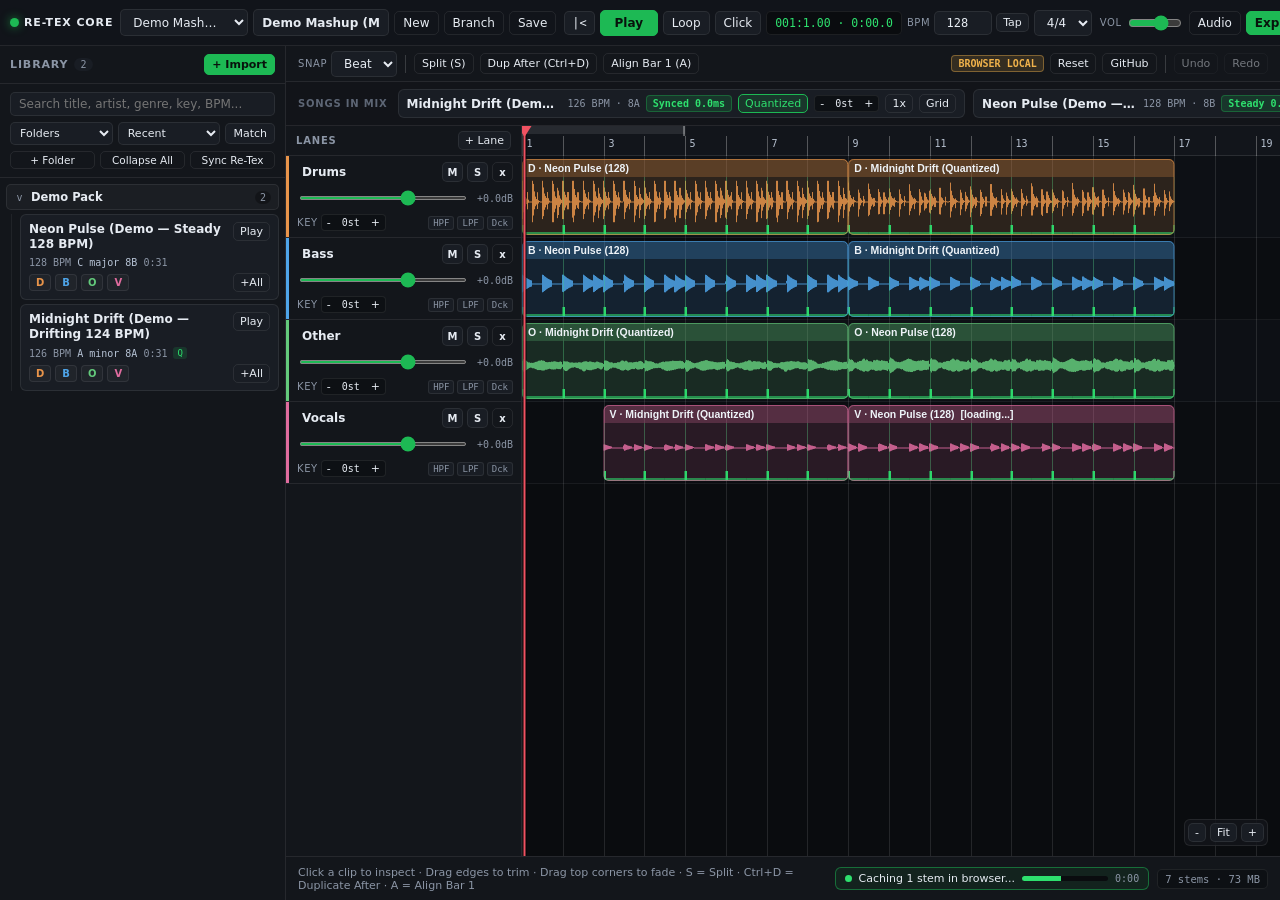
==== commit a81a33ed: "Add hybrid Local PC Proxy Bridge + zero-install WebGPU/WASM Browser-Local mode" ====
--- a/docs/index.html
+++ b/docs/index.html
@@ -111,9 +111,9 @@
             <button id="btnAlignBar" class="btn-ghost btn-sm" title="Align clip downbeat to nearest bar 1 (A)">Align Bar 1 (A)</button>
           </div>
           <div class="eb-group">
-            <span class="hit-badge ok" style="font-size:10px;cursor:default" title="Runs 100% in your browser via Web Audio — no server needed">LIVE BROWSER DEMO</span>
-            <button id="btnResetDemo" class="btn-ghost btn-sm" title="Reset demo project & folders to defaults">Reset Demo</button>
-            <a href="https://github.com/Texmexdex/re-tex-core" target="_blank" rel="noopener" class="btn-ghost btn-sm" style="text-decoration:none;color:var(--text);border:1px solid var(--border);border-radius:5px">GitHub Repo</a>
+            <button id="btnBackendMode" class="hit-badge warn" style="font-size:10px" title="Click to connect to your Local PC backend or configure Zero-Install Browser AI separation">BROWSER LOCAL</button>
+            <button id="btnResetDemo" class="btn-ghost btn-sm" title="Reset demo & clear browser imports">Reset</button>
+            <a href="https://github.com/Texmexdex/re-tex-core" target="_blank" rel="noopener" class="btn-ghost btn-sm" style="text-decoration:none;color:var(--text);border:1px solid var(--border);border-radius:5px">GitHub</a>
             <span class="eb-sep"></span>
             <button id="btnUndo" class="btn-ghost btn-sm" title="Undo (Ctrl+Z)">Undo</button>
             <button id="btnRedo" class="btn-ghost btn-sm" title="Redo (Ctrl+Y)">Redo</button>
@@ -283,9 +283,48 @@
     </div>
   </div>
 
+  <!-- Backend Bridge & Zero-Install Browser Settings Modal -->
+  <div id="bridgeModal" class="modal hidden">
+    <div class="modal-card modal-sm" style="width:min(510px, 94vw)">
+      <div class="modal-head">
+        <div>
+          <h3>Backend Mode &amp; Local Storage</h3>
+          <div class="modal-sub">Proxy to your Local PC or run 100% Zero-Install in Chrome</div>
+        </div>
+        <button id="bmClose" class="btn-ghost">Close</button>
+      </div>
+      <div id="bmStatus" class="audit-banner warn" style="margin:12px 16px 0"></div>
+      <div class="modal-body">
+        <label class="field">
+          <span>Local PC Backend URL (run <code>Run Re-Tex Core.bat</code> on your PC for CUDA AI &amp; full library)</span>
+          <div style="display:flex;gap:6px">
+            <input id="bmLocalUrl" type="text" value="http://127.0.0.1:8770" style="flex:1;font-family:var(--mono)" />
+            <button id="bmConnectLocal" class="btn-accent">Connect Local PC</button>
+          </div>
+        </label>
+        <div style="height:1px;background:var(--border)"></div>
+        <label class="field">
+          <span>Zero-Install Browser <code>+ Import</code> Mode (stores stems privately on your SSD via IndexedDB)</span>
+          <select id="bmImportMode">
+            <option value="ai" selected>AI 4-Stem Split in Browser (HTDemucs ONNX — WebGPU GPU / WASM CPU)</option>
+            <option value="direct">Instant Direct Import (No AI split — full mix or single stem)</option>
+          </select>
+        </label>
+        <div id="bmHwInfo" class="modal-sub" style="line-height:1.45"></div>
+        <div style="display:flex;gap:6px;flex-wrap:wrap">
+          <button id="bmImportStemsBtn" class="btn-ghost btn-sm" title="Select 2-4 already-separated stem files (*drums*, *bass*, *other*, *vocals*) to import together">Import Pre-Separated Stems...</button>
+          <input id="bmMultiStemInput" type="file" multiple accept="audio/*,.wav,.flac,.mp3,.m4a,.ogg" hidden />
+          <button id="bmClearModel" class="btn-ghost btn-sm">Clear Cached AI Model</button>
+          <button id="bmUseBrowser" class="btn-ghost btn-sm">Force Browser Mode</button>
+        </div>
+      </div>
+    </div>
+  </div>
+
   <!-- Toast stack -->
   <div id="toasts"></div>
 
+  <script src="./js/browser-dsp.js"></script>
   <script src="./js/demo-backend.js"></script>
   <script type="module" src="./js/main.js"></script>
 </body>
